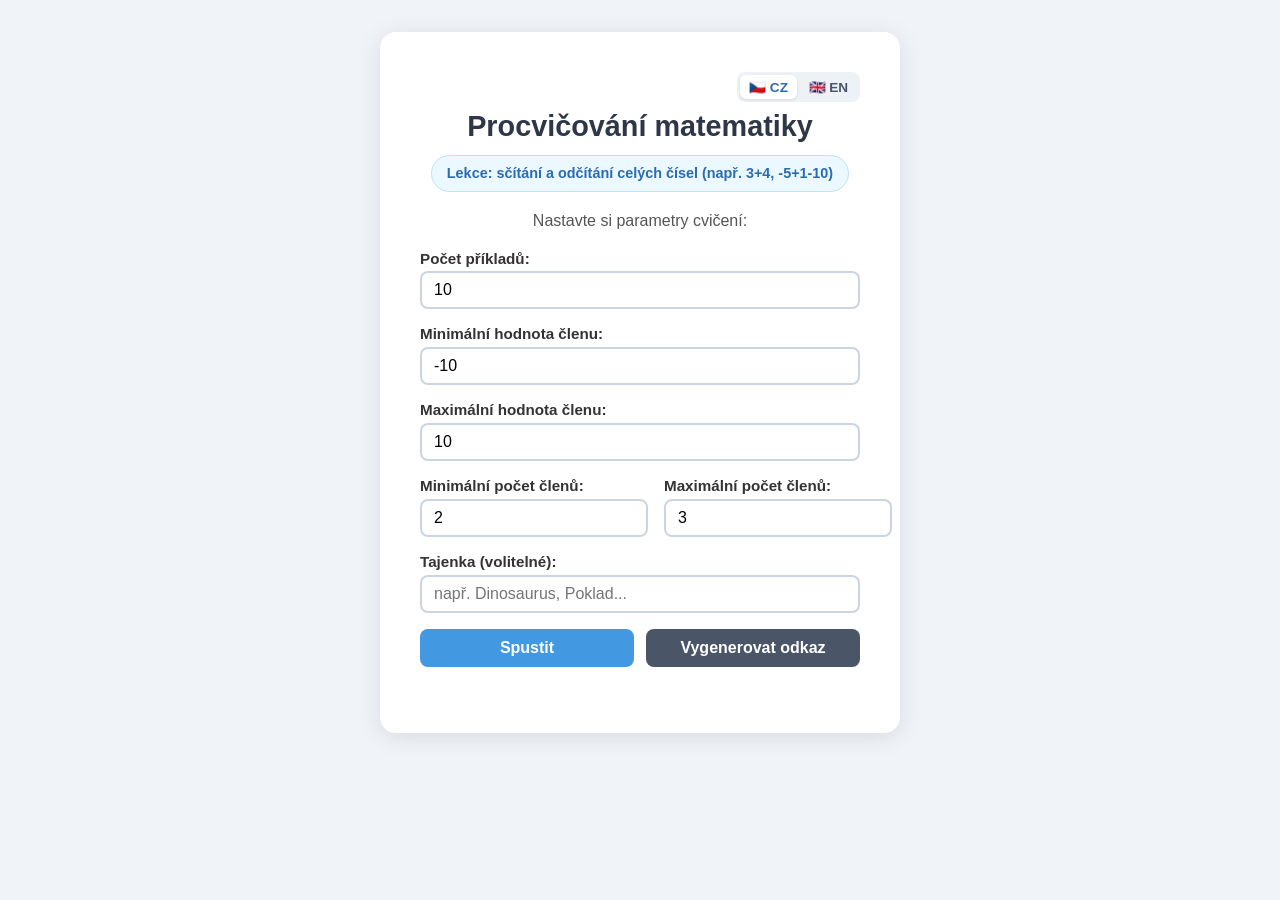
==== 1/index.html @ c01b98bb "feat: initialize math practice web application with i18n support" ====
<!DOCTYPE html>
<html lang="cs">
<head>
  <meta charset="UTF-8">
  <meta name="viewport" content="width=device-width, initial-scale=1.0">
  <title>Procvičování matematiky</title>
  <link rel="stylesheet" href="style.css">
</head>
<body>
  <div class="container">
    <div class="top-bar">
      <div class="lang-switcher">
        <button type="button" class="lang-btn active" data-lang="cs" title="Čeština">🇨🇿 CZ</button>
        <button type="button" class="lang-btn" data-lang="en" title="English">🇬🇧 EN</button>
      </div>
    </div>

    <h1 data-i18n="appTitle">Procvičování matematiky</h1>

    <!-- SETUP SCREEN -->
    <div id="setup-screen">
      <div class="lesson-info" data-i18n="lessonInfo">Lekce: sčítání a odčítání celých čísel (např. 3+4, -5+1-10)</div>
      <p data-i18n="setupPrompt">Nastavte si parametry cvičení:</p>
      <div class="form-group">
        <label for="total-count" data-i18n="totalCountLabel">Počet příkladů:</label>
        <input type="number" id="total-count" min="1" value="10">
      </div>
      <div class="form-group">
        <label for="min-val" data-i18n="minValLabel">Minimální hodnota členu:</label>
        <input type="number" id="min-val" value="-10">
      </div>
      <div class="form-group">
        <label for="max-val" data-i18n="maxValLabel">Maximální hodnota členu:</label>
        <input type="number" id="max-val" value="10">
      </div>
      <div class="form-row">
        <div class="form-group">
          <label for="min-terms" data-i18n="minTermsLabel">Minimální počet členů:</label>
          <input type="number" id="min-terms" min="2" value="2">
        </div>
        <div class="form-group">
          <label for="max-terms" data-i18n="maxTermsLabel">Maximální počet členů:</label>
          <input type="number" id="max-terms" min="2" value="3">
        </div>
      </div>
      <div class="form-group">
        <label for="secret-word" data-i18n="secretWordLabel">Tajenka (volitelné):</label>
        <input type="text" id="secret-word" data-i18n-placeholder="secretWordPlaceholder" placeholder="např. Dinosaurus, Poklad...">
      </div>
      <div class="setup-btn-row">
        <button type="button" id="start-btn" data-i18n="startBtn">Spustit</button>
        <button type="button" id="gen-link-btn" data-i18n="genLinkBtn">Vygenerovat odkaz</button>
      </div>
      <div id="link-container" class="link-container hidden">
        <p class="link-label" data-i18n="linkLabel">Sdílejte tento odkaz se studentem:</p>
        <div class="link-box">
          <input type="text" id="share-link-input" readonly>
          <button type="button" id="copy-link-btn" data-i18n="copyBtn">Kopírovat</button>
        </div>
      </div>
      <div id="setup-error" class="error"></div>
    </div>

    <!-- PRACTICE SCREEN -->
    <div id="practice-screen" class="hidden">
      <div class="progress">
        <span id="progress-text">0 / 10</span>
      </div>
      <div id="problem-display" class="problem"></div>
      <div class="hint-container">
        <button type="button" id="hint-btn" class="hint-btn" data-i18n="hintBtn">Nápověda</button>
      </div>
      <div id="hint-box" class="hint-box hidden">
        <div id="number-line-container"></div>
      </div>
      <div class="input-area">
        <input type="text" id="answer-input" data-i18n-placeholder="answerPlaceholder" placeholder="Tvůj výsledek" autofocus autocomplete="off" inputmode="numeric">
      </div>
      <div id="numpad">
        <button type="button" class="np" data-value="1">1</button>
        <button type="button" class="np" data-value="2">2</button>
        <button type="button" class="np" data-value="3">3</button>

        <button type="button" class="np" data-value="4">4</button>
        <button type="button" class="np" data-value="5">5</button>
        <button type="button" class="np" data-value="6">6</button>

        <button type="button" class="np" data-value="7">7</button>
        <button type="button" class="np" data-value="8">8</button>
        <button type="button" class="np" data-value="9">9</button>

        <button type="button" class="np" data-action="minus">−</button>
        <button type="button" class="np" data-value="0">0</button>
        <button type="button" class="np" data-action="back">←</button>

        <button type="button" class="np" data-action="clear">C</button>
        <button type="button" id="next-btn" class="np numpad-next" data-i18n="nextBtn">Další</button>
      </div>
      <div id="feedback" class="feedback"></div>
    </div>

    <!-- CONGRATULATIONS SCREEN -->
    <div id="congrats-screen" class="hidden">
      <h2 data-i18n="congratsTitle">🎉 Gratulujeme! 🎉</h2>
      <p data-i18n="congratsMsg">Úspěšně jsi dokončil všechny příklady!</p>
      <div id="secret-reveal" class="secret-reveal hidden">
        <p class="secret-heading" data-i18n="secretRevealHeading">Právě jsi odhalil tajenku:</p>
        <div id="secret-word-display" class="secret-word-display"></div>
      </div>
      <p class="congrats-instruction" data-i18n="congratsInstruction">Nyní můžeš stránku zavřít, nebo kliknout na tlačítko níže a začít znovu.</p>
      <button id="restart-btn" data-i18n="restartBtn">Začít znovu</button>
    </div>
  </div>

  <script src="i18n.js"></script>
  <script src="app.js"></script>
</body>
</html>
---- 1/style.css ----
*, *::before, *::after {
  box-sizing: border-box;
  margin: 0;
  padding: 0;
}

body {
  font-family: 'Segoe UI', Tahoma, Geneva, Verdana, sans-serif;
  background: #f0f4f8;
  color: #333;
  min-height: 100vh;
  display: flex;
  justify-content: center;
  align-items: flex-start;
  padding: 2rem 1rem;
}

.container {
  background: #fff;
  border-radius: 16px;
  box-shadow: 0 4px 24px rgba(0,0,0,0.1);
  padding: 2.5rem;
  max-width: 520px;
  width: 100%;
  text-align: center;
}

/* ---------- LANGUAGE SWITCHER ---------- */
.top-bar {
  display: flex;
  justify-content: flex-end;
  margin-bottom: 0.5rem;
}

.lang-switcher {
  display: inline-flex;
  gap: 3px;
  background: #edf2f7;
  padding: 3px;
  border-radius: 8px;
}

.lang-btn {
  background: transparent;
  border: none;
  border-radius: 6px;
  padding: 0.25rem 0.55rem;
  font-size: 0.85rem;
  font-weight: 600;
  cursor: pointer;
  color: #4a5568;
  display: flex;
  align-items: center;
  gap: 4px;
  transition: all 0.15s ease;
}

.lang-btn:hover {
  color: #1a202c;
}

.lang-btn.active {
  background: #fff;
  color: #2b6cb0;
  box-shadow: 0 1px 3px rgba(0,0,0,0.1);
}

h1 {
  font-size: 1.8rem;
  margin-bottom: 0.5rem;
  color: #2d3748;
}

h2 {
  font-size: 1.5rem;
  margin-bottom: 0.75rem;
  color: #2d3748;
}

p {
  margin-bottom: 1.25rem;
  color: #555;
}

.lesson-info {
  display: inline-block;
  background: #ebf8ff;
  color: #2b6cb0;
  border: 1px solid #bee3f8;
  font-size: 0.9rem;
  font-weight: 600;
  padding: 0.45rem 0.95rem;
  border-radius: 20px;
  margin-top: 0.25rem;
  margin-bottom: 1.25rem;
  line-height: 1.4;
}

/* ---------- SETUP ---------- */
.form-group {
  display: flex;
  flex-direction: column;
  align-items: stretch;
  margin-bottom: 1rem;
  text-align: left;
}

.form-row {
  display: flex;
  gap: 1rem;
}

.form-row .form-group {
  flex: 1;
}

label {
  font-weight: 600;
  margin-bottom: 0.3rem;
  font-size: 0.95rem;
}

input[type="number"],
input[type="text"] {
  padding: 0.5rem 0.75rem;
  border: 2px solid #cbd5e1;
  border-radius: 8px;
  font-size: 1rem;
  transition: border-color 0.2s;
}

input[type="number"]:focus,
input[type="text"]:focus {
  outline: none;
  border-color: #4299e1;
}

button {
  padding: 0.65rem 1.5rem;
  border: none;
  border-radius: 8px;
  font-size: 1rem;
  font-weight: 600;
  cursor: pointer;
  transition: background 0.2s, transform 0.1s;
}

button:active {
  transform: scale(0.97);
}

#start-btn, #restart-btn {
  background: #4299e1;
  color: #fff;
  width: 100%;
}

#start-btn:hover, #restart-btn:hover {
  background: #3182ce;
}

.setup-btn-row {
  display: flex;
  gap: 0.75rem;
  margin-top: 0.5rem;
}

.setup-btn-row button {
  flex: 1;
}

#gen-link-btn {
  background: #4a5568;
  color: #fff;
}

#gen-link-btn:hover {
  background: #2d3748;
}

.link-container {
  margin-top: 1rem;
  padding: 0.85rem;
  background: #f8fafc;
  border: 1px solid #cbd5e1;
  border-radius: 10px;
  text-align: left;
}

.link-label {
  font-size: 0.85rem;
  font-weight: 600;
  color: #4a5568;
  margin-bottom: 0.4rem;
}

.link-box {
  display: flex;
  gap: 0.5rem;
}

#share-link-input {
  flex: 1;
  padding: 0.45rem 0.65rem;
  font-size: 0.85rem;
  border: 1px solid #cbd5e1;
  border-radius: 6px;
  background: #fff;
  color: #334155;
  font-family: inherit;
}

#share-link-input:focus {
  outline: none;
  border-color: #4299e1;
}

#copy-link-btn {
  background: #4299e1;
  color: #fff;
  padding: 0.45rem 0.95rem;
  font-size: 0.85rem;
  border-radius: 6px;
  white-space: nowrap;
  transition: background 0.2s;
}

#copy-link-btn:hover {
  background: #3182ce;
}

#copy-link-btn.copied {
  background: #38a169;
}

.secret-reveal {
  background: #f0fdf4;
  border: 2px dashed #48bb78;
  border-radius: 12px;
  padding: 1.25rem 1rem;
  margin: 1.25rem 0;
}

.secret-heading {
  font-size: 1rem;
  font-weight: 600;
  color: #2f855a;
  margin-bottom: 0.25rem;
}

.secret-word-display {
  font-size: 1.8rem;
  font-weight: 800;
  color: #22543d;
  letter-spacing: 0.04em;
  word-break: break-all;
}

.congrats-instruction {
  font-size: 0.95rem;
  color: #718096;
  margin-top: 1rem;
  margin-bottom: 0.75rem;
  line-height: 1.4;
}

.error {
  color: #e53e3e;
  font-size: 0.9rem;
  margin-top: 0.5rem;
  min-height: 1.2em;
}

/* ---------- PRACTICE ---------- */
.hidden {
  display: none !important;
}

.progress {
  font-size: 1.1rem;
  font-weight: 600;
  color: #4a5568;
  margin-bottom: 1rem;
}

.problem {
  font-size: 2.2rem;
  font-weight: 700;
  padding: 1.25rem 0 0.5rem;
  color: #2d3748;
  letter-spacing: 0.02em;
  word-break: break-all;
}

/* ---------- HINT & NUMBER LINE ---------- */
.hint-container {
  margin-bottom: 1rem;
}

.hint-btn {
  background: #edf2f7;
  color: #4a5568;
  border: 1px solid #cbd5e1;
  border-radius: 6px;
  font-size: 0.85rem;
  font-weight: 600;
  padding: 0.35rem 0.95rem;
  cursor: pointer;
  transition: all 0.2s;
}

.hint-btn:hover:not(:disabled) {
  background: #e2e8f0;
  color: #1a202c;
  border-color: #94a3b8;
}

.hint-btn:disabled {
  opacity: 0.55;
  cursor: default;
}

.hint-box {
  background: #f8fafc;
  border: 1px solid #e2e8f0;
  border-radius: 12px;
  padding: 0.75rem 0.5rem 0.5rem;
  margin-bottom: 1.25rem;
  box-shadow: inset 0 1px 3px rgba(0,0,0,0.03);
}

#number-line-container svg {
  width: 100%;
  height: auto;
  display: block;
}

.input-area {
  display: flex;
  gap: 0.75rem;
  margin-bottom: 1rem;
}

.input-area input {
  flex: 1;
  padding: 0.6rem 0.75rem;
  border: 2px solid #cbd5e1;
  border-radius: 8px;
  font-size: 1.2rem;
  transition: border-color 0.2s;
}

.input-area input:focus {
  outline: none;
  border-color: #4299e1;
}

#next-btn {
  background: #48bb78;
  color: #fff;
  min-width: 90px;
}

#next-btn:hover {
  background: #38a169;
}

.feedback {
  font-size: 1.1rem;
  font-weight: 600;
  min-height: 1.6em;
}

.feedback.correct {
  color: #38a169;
}

.feedback.wrong {
  color: #e53e3e;
}

/* ---------- NUMPAD ---------- */
#numpad {
  display: grid;
  grid-template-columns: repeat(3, 1fr);
  gap: 8px;
  max-width: 280px;
  margin: 0.75rem auto 0;
}

#numpad .np {
  padding: 0.75rem 0;
  font-size: 1.25rem;
  font-weight: 700;
  border: 2px solid #cbd5e1;
  border-radius: 8px;
  background: #f7fafc;
  color: #2d3748;
  cursor: pointer;
  transition: background 0.15s, transform 0.1s;
  user-select: none;
  text-align: center;
}

#numpad .np:hover {
  background: #edf2f7;
}

#numpad .np:active {
  background: #e2e8f0;
  transform: scale(0.96);
}

#numpad .np[data-action="clear"] {
  background: #fed7d7;
  border-color: #fc8181;
  color: #c53030;
}

#numpad .np[data-action="clear"]:hover {
  background: #feb2b2;
}

#numpad .np[data-action="back"] {
  background: #fefcbf;
  border-color: #ecc94b;
  color: #975a16;
}

#numpad .np[data-action="back"]:hover {
  background: #fef9c3;
}

#numpad .numpad-next {
  grid-column: span 2;
  background: #48bb78;
  border-color: #38a169;
  color: #fff;
}

#numpad .numpad-next:hover {
  background: #38a169;
}
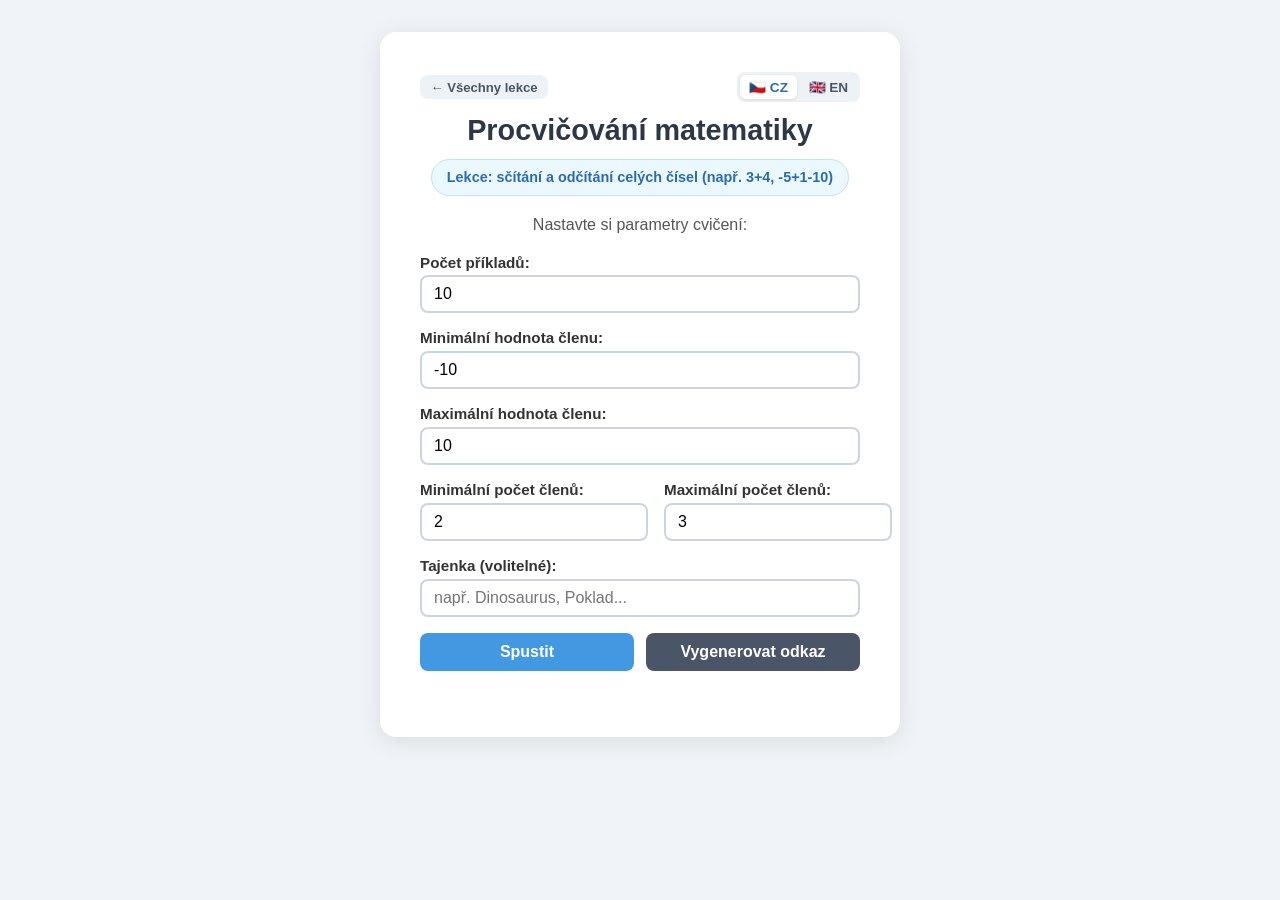
==== commit 5ee6c9ae: "feat: add lesson 2 for multiplication and shared UI components" ====
--- a/1/index.html
+++ b/1/index.html
@@ -4,14 +4,19 @@
   <meta charset="UTF-8">
   <meta name="viewport" content="width=device-width, initial-scale=1.0">
   <title>Procvičování matematiky</title>
-  <link rel="stylesheet" href="style.css">
+  <link rel="stylesheet" href="../shared/style.css">
 </head>
 <body>
   <div class="container">
     <div class="top-bar">
-      <div class="lang-switcher">
-        <button type="button" class="lang-btn active" data-lang="cs" title="Čeština">🇨🇿 CZ</button>
-        <button type="button" class="lang-btn" data-lang="en" title="English">🇬🇧 EN</button>
+      <div class="top-bar-left">
+        <a href="../" class="nav-home-link" data-i18n="allLessons">← Všechny lekce</a>
+      </div>
+      <div class="top-bar-right">
+        <div class="lang-switcher">
+          <button type="button" class="lang-btn active" data-lang="cs" title="Čeština">🇨🇿 CZ</button>
+          <button type="button" class="lang-btn" data-lang="en" title="English">🇬🇧 EN</button>
+        </div>
       </div>
     </div>
 
@@ -19,7 +24,7 @@
 
     <!-- SETUP SCREEN -->
     <div id="setup-screen">
-      <div class="lesson-info" data-i18n="lessonInfo">Lekce: sčítání a odčítání celých čísel (např. 3+4, -5+1-10)</div>
+      <div class="lesson-info" data-i18n="lesson1Info">Lekce: sčítání a odčítání celých čísel (např. 3+4, -5+1-10)</div>
       <p data-i18n="setupPrompt">Nastavte si parametry cvičení:</p>
       <div class="form-group">
         <label for="total-count" data-i18n="totalCountLabel">Počet příkladů:</label>
@@ -112,7 +117,7 @@
     </div>
   </div>
 
-  <script src="i18n.js"></script>
+  <script src="../shared/i18n.js"></script>
   <script src="app.js"></script>
 </body>
 </html>
--- a/shared/style.css
+++ b/shared/style.css
@@ -0,0 +1,590 @@
+*, *::before, *::after {
+  box-sizing: border-box;
+  margin: 0;
+  padding: 0;
+}
+
+body {
+  font-family: 'Segoe UI', Tahoma, Geneva, Verdana, sans-serif;
+  background: #f0f4f8;
+  color: #333;
+  min-height: 100vh;
+  display: flex;
+  justify-content: center;
+  align-items: flex-start;
+  padding: 2rem 1rem;
+}
+
+.container {
+  background: #fff;
+  border-radius: 16px;
+  box-shadow: 0 4px 24px rgba(0,0,0,0.1);
+  padding: 2.5rem;
+  max-width: 520px;
+  width: 100%;
+  text-align: center;
+}
+
+/* ---------- TOP NAVIGATION BAR ---------- */
+.top-bar {
+  display: flex;
+  justify-content: space-between;
+  align-items: center;
+  flex-wrap: wrap;
+  gap: 0.5rem;
+  margin-bottom: 0.75rem;
+}
+
+.top-bar-left {
+  display: flex;
+  align-items: center;
+}
+
+.top-bar-right {
+  display: flex;
+  align-items: center;
+  gap: 0.45rem;
+}
+
+.nav-home-link {
+  display: inline-flex;
+  align-items: center;
+  gap: 0.3rem;
+  font-size: 0.82rem;
+  font-weight: 600;
+  color: #4a5568;
+  text-decoration: none;
+  background: #edf2f7;
+  padding: 0.3rem 0.65rem;
+  border-radius: 8px;
+  transition: all 0.15s ease;
+}
+
+.nav-home-link:hover {
+  background: #e2e8f0;
+  color: #1a202c;
+}
+
+.github-link {
+  display: inline-flex;
+  align-items: center;
+  gap: 0.35rem;
+  font-size: 0.82rem;
+  font-weight: 600;
+  color: #4a5568;
+  text-decoration: none;
+  background: #edf2f7;
+  padding: 0.3rem 0.6rem;
+  border-radius: 8px;
+  transition: all 0.15s ease;
+}
+
+.github-link:hover {
+  background: #e2e8f0;
+  color: #1a202c;
+}
+
+.github-link svg {
+  width: 14px;
+  height: 14px;
+  fill: currentColor;
+}
+
+.lang-switcher {
+  display: inline-flex;
+  gap: 3px;
+  background: #edf2f7;
+  padding: 3px;
+  border-radius: 8px;
+}
+
+.lang-btn {
+  background: transparent;
+  border: none;
+  border-radius: 6px;
+  padding: 0.25rem 0.55rem;
+  font-size: 0.85rem;
+  font-weight: 600;
+  cursor: pointer;
+  color: #4a5568;
+  display: flex;
+  align-items: center;
+  gap: 4px;
+  transition: all 0.15s ease;
+}
+
+.lang-btn:hover {
+  color: #1a202c;
+}
+
+.lang-btn.active {
+  background: #fff;
+  color: #2b6cb0;
+  box-shadow: 0 1px 3px rgba(0,0,0,0.1);
+}
+
+h1 {
+  font-size: 1.8rem;
+  margin-bottom: 0.5rem;
+  color: #2d3748;
+}
+
+h2 {
+  font-size: 1.5rem;
+  margin-bottom: 0.75rem;
+  color: #2d3748;
+}
+
+p {
+  margin-bottom: 1.25rem;
+  color: #555;
+}
+
+.lesson-info {
+  display: inline-block;
+  background: #ebf8ff;
+  color: #2b6cb0;
+  border: 1px solid #bee3f8;
+  font-size: 0.9rem;
+  font-weight: 600;
+  padding: 0.45rem 0.95rem;
+  border-radius: 20px;
+  margin-top: 0.25rem;
+  margin-bottom: 1.25rem;
+  line-height: 1.4;
+}
+
+/* ---------- SETUP ---------- */
+.form-group {
+  display: flex;
+  flex-direction: column;
+  align-items: stretch;
+  margin-bottom: 1rem;
+  text-align: left;
+}
+
+.form-row {
+  display: flex;
+  gap: 1rem;
+}
+
+.form-row .form-group {
+  flex: 1;
+}
+
+label {
+  font-weight: 600;
+  margin-bottom: 0.3rem;
+  font-size: 0.95rem;
+}
+
+input[type="number"],
+input[type="text"] {
+  padding: 0.5rem 0.75rem;
+  border: 2px solid #cbd5e1;
+  border-radius: 8px;
+  font-size: 1rem;
+  transition: border-color 0.2s;
+}
+
+input[type="number"]:focus,
+input[type="text"]:focus {
+  outline: none;
+  border-color: #4299e1;
+}
+
+button {
+  padding: 0.65rem 1.5rem;
+  border: none;
+  border-radius: 8px;
+  font-size: 1rem;
+  font-weight: 600;
+  cursor: pointer;
+  transition: background 0.2s, transform 0.1s;
+}
+
+button:active {
+  transform: scale(0.97);
+}
+
+#start-btn, #restart-btn {
+  background: #4299e1;
+  color: #fff;
+  width: 100%;
+}
+
+#start-btn:hover, #restart-btn:hover {
+  background: #3182ce;
+}
+
+.setup-btn-row {
+  display: flex;
+  gap: 0.75rem;
+  margin-top: 0.5rem;
+}
+
+.setup-btn-row button {
+  flex: 1;
+}
+
+#gen-link-btn {
+  background: #4a5568;
+  color: #fff;
+}
+
+#gen-link-btn:hover {
+  background: #2d3748;
+}
+
+.link-container {
+  margin-top: 1rem;
+  padding: 0.85rem;
+  background: #f8fafc;
+  border: 1px solid #cbd5e1;
+  border-radius: 10px;
+  text-align: left;
+}
+
+.link-label {
+  font-size: 0.85rem;
+  font-weight: 600;
+  color: #4a5568;
+  margin-bottom: 0.4rem;
+}
+
+.link-box {
+  display: flex;
+  gap: 0.5rem;
+}
+
+#share-link-input {
+  flex: 1;
+  padding: 0.45rem 0.65rem;
+  font-size: 0.85rem;
+  border: 1px solid #cbd5e1;
+  border-radius: 6px;
+  background: #fff;
+  color: #334155;
+  font-family: inherit;
+}
+
+#share-link-input:focus {
+  outline: none;
+  border-color: #4299e1;
+}
+
+#copy-link-btn {
+  background: #4299e1;
+  color: #fff;
+  padding: 0.45rem 0.95rem;
+  font-size: 0.85rem;
+  border-radius: 6px;
+  white-space: nowrap;
+  transition: background 0.2s;
+}
+
+#copy-link-btn:hover {
+  background: #3182ce;
+}
+
+#copy-link-btn.copied {
+  background: #38a169;
+}
+
+.secret-reveal {
+  background: #f0fdf4;
+  border: 2px dashed #48bb78;
+  border-radius: 12px;
+  padding: 1.25rem 1rem;
+  margin: 1.25rem 0;
+}
+
+.secret-heading {
+  font-size: 1rem;
+  font-weight: 600;
+  color: #2f855a;
+  margin-bottom: 0.25rem;
+}
+
+.secret-word-display {
+  font-size: 1.8rem;
+  font-weight: 800;
+  color: #22543d;
+  letter-spacing: 0.04em;
+  word-break: break-all;
+}
+
+.congrats-instruction {
+  font-size: 0.95rem;
+  color: #718096;
+  margin-top: 1rem;
+  margin-bottom: 0.75rem;
+  line-height: 1.4;
+}
+
+.error {
+  color: #e53e3e;
+  font-size: 0.9rem;
+  margin-top: 0.5rem;
+  min-height: 1.2em;
+}
+
+/* ---------- PRACTICE ---------- */
+.hidden {
+  display: none !important;
+}
+
+.progress {
+  font-size: 1.1rem;
+  font-weight: 600;
+  color: #4a5568;
+  margin-bottom: 1rem;
+}
+
+.problem {
+  font-size: 2.2rem;
+  font-weight: 700;
+  padding: 1.25rem 0 0.5rem;
+  color: #2d3748;
+  letter-spacing: 0.02em;
+  word-break: break-all;
+}
+
+/* ---------- HINT & NUMBER LINE ---------- */
+.hint-container {
+  margin-bottom: 1rem;
+}
+
+.hint-btn {
+  background: #edf2f7;
+  color: #4a5568;
+  border: 1px solid #cbd5e1;
+  border-radius: 6px;
+  font-size: 0.85rem;
+  font-weight: 600;
+  padding: 0.35rem 0.95rem;
+  cursor: pointer;
+  transition: all 0.2s;
+}
+
+.hint-btn:hover:not(:disabled) {
+  background: #e2e8f0;
+  color: #1a202c;
+  border-color: #94a3b8;
+}
+
+.hint-btn:disabled {
+  opacity: 0.5;
+  cursor: not-allowed;
+}
+
+.hint-box {
+  background: #f8fafc;
+  border: 1px solid #e2e8f0;
+  border-radius: 12px;
+  padding: 0.75rem 0.5rem 0.5rem;
+  margin-bottom: 1.25rem;
+  box-shadow: inset 0 1px 3px rgba(0,0,0,0.03);
+}
+
+/* ---------- MULTIPLICATION HINT TABLES ---------- */
+.mult-tables-container {
+  display: flex;
+  flex-wrap: wrap;
+  justify-content: center;
+  align-items: flex-start;
+  gap: 1rem;
+  margin-top: 0.25rem;
+}
+
+.mult-table-card {
+  background: #ffffff;
+  border: 1px solid #cbd5e1;
+  border-radius: 10px;
+  overflow: hidden;
+  box-shadow: 0 2px 6px rgba(0,0,0,0.05);
+  min-width: 175px;
+  max-width: 220px;
+  flex: 1 1 175px;
+}
+
+.mult-table-header {
+  background: #3182ce;
+  color: #ffffff;
+  padding: 0.45rem 0.6rem;
+  font-size: 0.88rem;
+  font-weight: 700;
+  text-align: center;
+  letter-spacing: 0.01em;
+}
+
+.mult-table-body {
+  padding: 0.4rem 0.5rem;
+  display: flex;
+  flex-direction: column;
+  gap: 3px;
+}
+
+.mult-row {
+  display: flex;
+  justify-content: space-between;
+  align-items: center;
+  padding: 0.22rem 0.55rem;
+  font-size: 0.95rem;
+  border-radius: 6px;
+  transition: background 0.15s;
+}
+
+.mult-row-expr {
+  font-weight: 600;
+  color: #334155;
+  letter-spacing: 0.02em;
+}
+
+.mult-row-ans {
+  font-weight: 700;
+  min-width: 2rem;
+  text-align: right;
+  color: #94a3b8;
+}
+
+.mult-row.impacted {
+  background: #dcfce7;
+  color: #14532d;
+  font-weight: 700;
+  box-shadow: inset 3px 0 0 #16a34a;
+}
+
+.mult-row.impacted .mult-row-expr {
+  color: #15803d;
+  font-weight: 700;
+}
+
+.mult-row.impacted .mult-row-ans {
+  color: #16a34a;
+  font-weight: 800;
+}
+
+.mult-row-ans.revealed {
+  color: #1d4ed8;
+  font-weight: 800;
+  animation: multFadePop 0.25s ease-out;
+}
+
+@keyframes multFadePop {
+  0% { transform: scale(0.7); opacity: 0; }
+  100% { transform: scale(1); opacity: 1; }
+}
+
+#number-line-container svg {
+  width: 100%;
+  height: auto;
+  display: block;
+}
+
+.input-area {
+  display: flex;
+  gap: 0.75rem;
+  margin-bottom: 1rem;
+}
+
+.input-area input {
+  flex: 1;
+  padding: 0.6rem 0.75rem;
+  border: 2px solid #cbd5e1;
+  border-radius: 8px;
+  font-size: 1.2rem;
+  transition: border-color 0.2s;
+}
+
+.input-area input:focus {
+  outline: none;
+  border-color: #4299e1;
+}
+
+#next-btn {
+  background: #48bb78;
+  color: #fff;
+  min-width: 90px;
+}
+
+#next-btn:hover {
+  background: #38a169;
+}
+
+.feedback {
+  font-size: 1.1rem;
+  font-weight: 600;
+  min-height: 1.6em;
+}
+
+.feedback.correct {
+  color: #38a169;
+}
+
+.feedback.wrong {
+  color: #e53e3e;
+}
+
+/* ---------- NUMPAD ---------- */
+#numpad {
+  display: grid;
+  grid-template-columns: repeat(3, 1fr);
+  gap: 8px;
+  max-width: 280px;
+  margin: 0.75rem auto 0;
+}
+
+#numpad .np {
+  padding: 0.75rem 0;
+  font-size: 1.25rem;
+  font-weight: 700;
+  border: 2px solid #cbd5e1;
+  border-radius: 8px;
+  background: #f7fafc;
+  color: #2d3748;
+  cursor: pointer;
+  transition: background 0.15s, transform 0.1s;
+  user-select: none;
+  text-align: center;
+}
+
+#numpad .np:hover {
+  background: #edf2f7;
+}
+
+#numpad .np:active {
+  background: #e2e8f0;
+  transform: scale(0.96);
+}
+
+#numpad .np[data-action="clear"] {
+  background: #fed7d7;
+  border-color: #fc8181;
+  color: #c53030;
+}
+
+#numpad .np[data-action="clear"]:hover {
+  background: #feb2b2;
+}
+
+#numpad .np[data-action="back"] {
+  background: #fefcbf;
+  border-color: #ecc94b;
+  color: #975a16;
+}
+
+#numpad .np[data-action="back"]:hover {
+  background: #fef9c3;
+}
+
+#numpad .numpad-next {
+  grid-column: span 2;
+  background: #48bb78;
+  border-color: #38a169;
+  color: #fff;
+}
+
+#numpad .numpad-next:hover {
+  background: #38a169;
+}
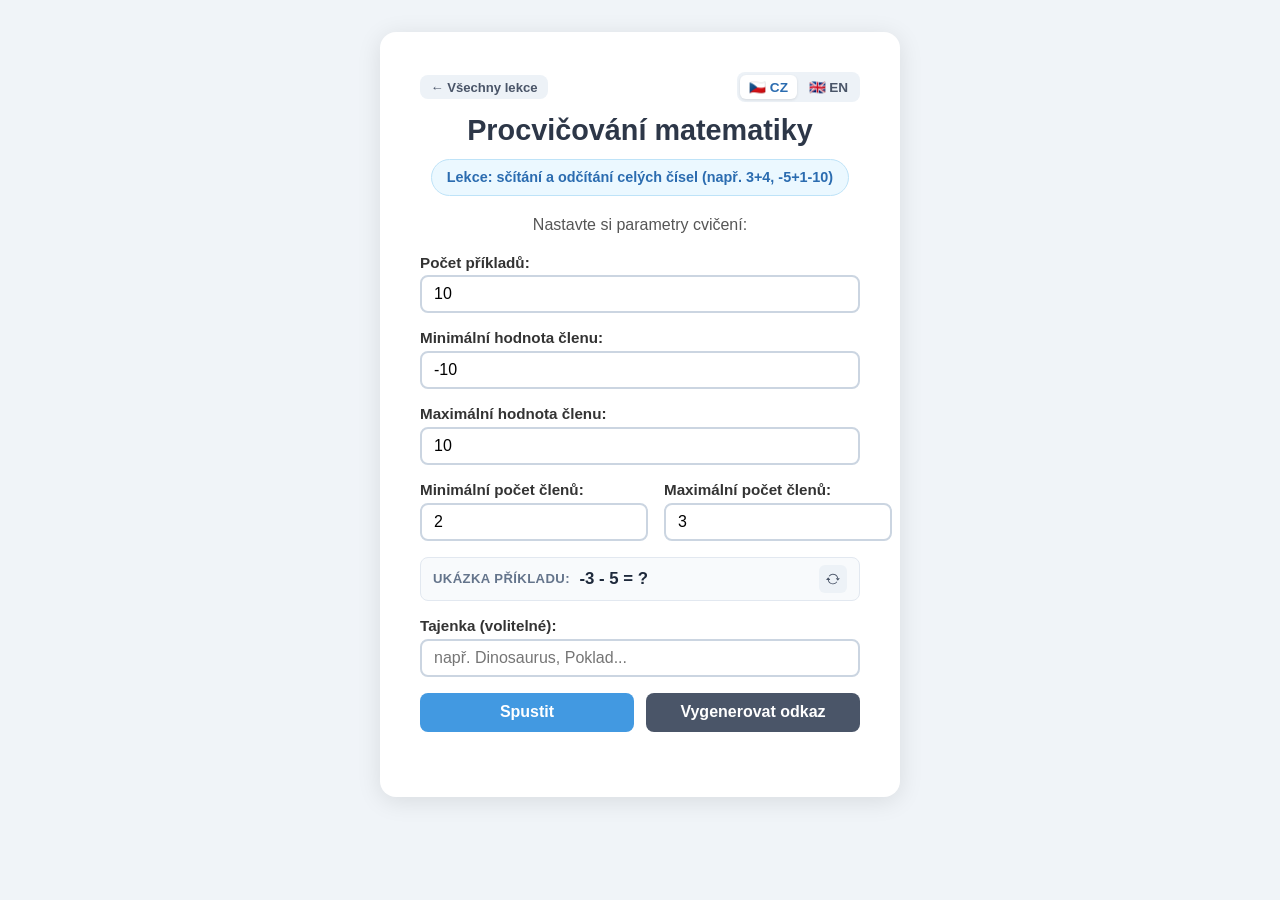
==== commit 903e7a9a: "Sample added to config screen" ====
--- a/1/index.html
+++ b/1/index.html
@@ -48,6 +48,15 @@
           <input type="number" id="max-terms" min="2" value="3">
         </div>
       </div>
+      <div class="sample-task-row">
+        <div class="sample-task-left">
+          <span class="sample-task-label" data-i18n="sampleTaskLabel">Ukázka příkladu:</span>
+          <span class="sample-task-expr" id="sample-task-expr">—</span>
+        </div>
+        <button type="button" class="sample-refresh-btn" id="sample-refresh-btn" data-i18n-title="refreshSampleTitle" title="Vygenerovat jinou ukázku">
+          <svg viewBox="0 0 16 16" aria-hidden="true"><path d="M11.534 7h3.932a.25.25 0 0 1 .192.41l-1.966 2.36a.25.25 0 0 1-.384 0l-1.966-2.36a.25.25 0 0 1 .192-.41zm-7.068 2H.534a.25.25 0 0 1-.192-.41l1.966-2.36a.25.25 0 0 1 .384 0l1.966 2.36a.25.25 0 0 1-.192.41z"/><path fill-rule="evenodd" d="M8 3c-1.552 0-2.94.707-3.857 1.818a.5.5 0 1 1-.771-.636A6.002 6.002 0 0 1 13.917 7H12.9A5.002 5.002 0 0 0 8 3zM3.1 9a5.002 5.002 0 0 0 4.9 4c1.552 0 2.94-.707 3.857-1.818a.5.5 0 1 1 .771.636A6.002 6.002 0 0 1 2.083 9H3.1z"/></svg>
+        </button>
+      </div>
       <div class="form-group">
         <label for="secret-word" data-i18n="secretWordLabel">Tajenka (volitelné):</label>
         <input type="text" id="secret-word" data-i18n-placeholder="secretWordPlaceholder" placeholder="např. Dinosaurus, Poklad...">
@@ -79,7 +88,7 @@
         <div id="number-line-container"></div>
       </div>
       <div class="input-area">
-        <input type="text" id="answer-input" data-i18n-placeholder="answerPlaceholder" placeholder="Tvůj výsledek" autofocus autocomplete="off" inputmode="numeric">
+        <input type="text" id="answer-input" data-i18n-placeholder="answerPlaceholder" placeholder="Tvůj výsledek" autocomplete="off" inputmode="numeric" virtualkeyboardpolicy="manual">
       </div>
       <div id="numpad">
         <button type="button" class="np" data-value="1">1</button>
@@ -118,6 +127,7 @@
   </div>
 
   <script src="../shared/i18n.js"></script>
+  <script src="../shared/common.js"></script>
   <script src="app.js"></script>
 </body>
 </html>
--- a/shared/style.css
+++ b/shared/style.css
@@ -170,6 +170,78 @@
 
 .form-row .form-group {
   flex: 1;
+}
+
+/* ---------- SAMPLE TASK PREVIEW ---------- */
+.sample-task-row {
+  display: flex;
+  align-items: center;
+  justify-content: space-between;
+  background: #f8fafc;
+  border: 1px solid #e2e8f0;
+  border-radius: 8px;
+  padding: 0.45rem 0.75rem;
+  margin-bottom: 1rem;
+  font-size: 0.95rem;
+  gap: 0.5rem;
+}
+
+.sample-task-left {
+  display: flex;
+  align-items: center;
+  gap: 0.6rem;
+  min-width: 0;
+  overflow: hidden;
+}
+
+.sample-task-label {
+  font-weight: 600;
+  color: #64748b;
+  font-size: 0.82rem;
+  text-transform: uppercase;
+  letter-spacing: 0.03em;
+  flex-shrink: 0;
+}
+
+.sample-task-expr {
+  font-weight: 700;
+  color: #1e293b;
+  font-size: 1.05rem;
+  white-space: nowrap;
+  overflow: hidden;
+  text-overflow: ellipsis;
+}
+
+.sample-refresh-btn {
+  background: #edf2f7;
+  color: #4a5568;
+  border: none;
+  border-radius: 6px;
+  width: 28px;
+  height: 28px;
+  padding: 0;
+  display: inline-flex;
+  align-items: center;
+  justify-content: center;
+  cursor: pointer;
+  flex-shrink: 0;
+  transition: all 0.15s ease;
+}
+
+.sample-refresh-btn:hover {
+  background: #e2e8f0;
+  color: #1a202c;
+}
+
+.sample-refresh-btn:active svg {
+  transform: rotate(180deg);
+}
+
+.sample-refresh-btn svg {
+  width: 14px;
+  height: 14px;
+  transition: transform 0.25s ease;
+  fill: currentColor;
 }
 
 label {
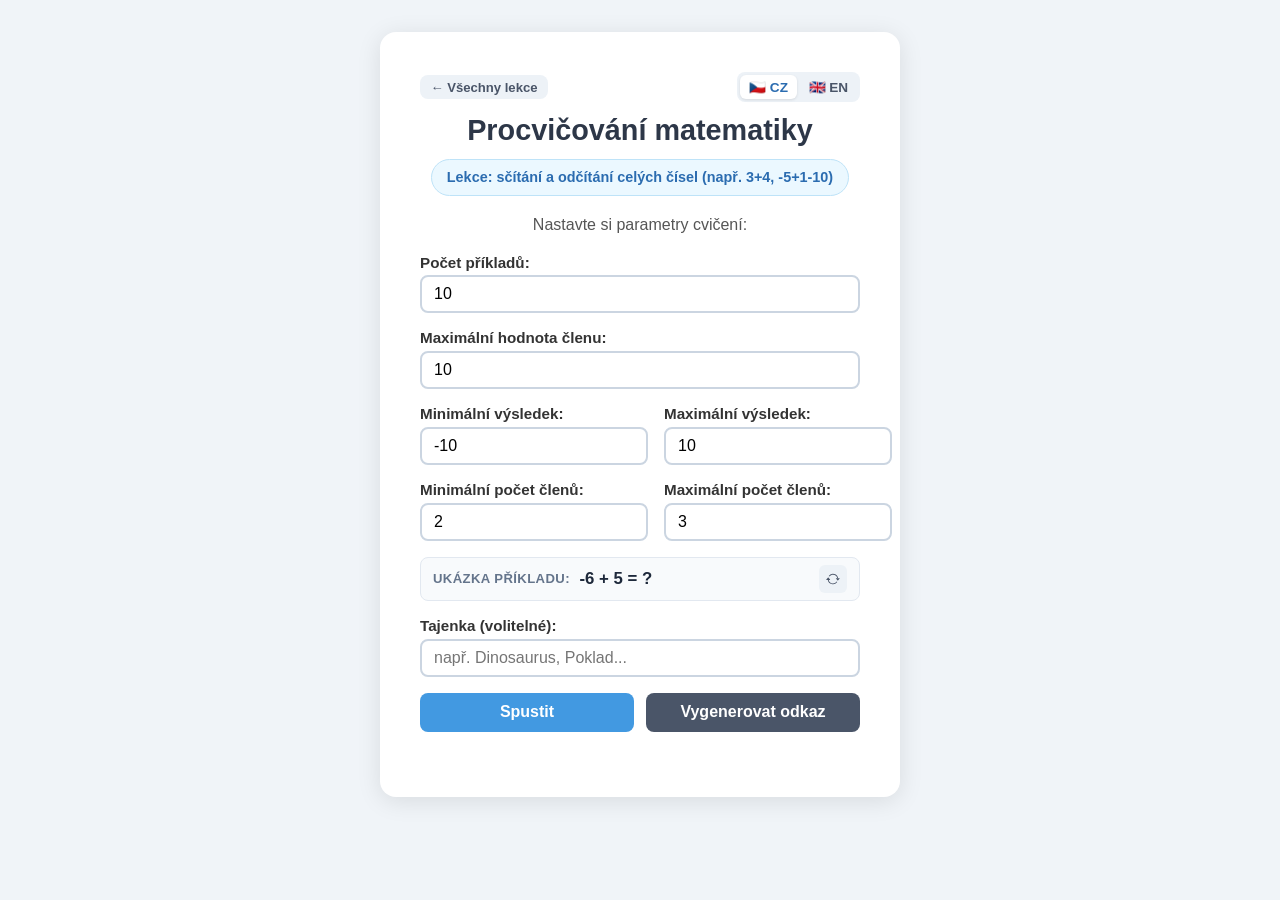
==== commit 02f657e3: "Fine tuning ranges lesson 1" ====
--- a/1/index.html
+++ b/1/index.html
@@ -31,12 +31,18 @@
         <input type="number" id="total-count" min="1" value="10">
       </div>
       <div class="form-group">
-        <label for="min-val" data-i18n="minValLabel">Minimální hodnota členu:</label>
-        <input type="number" id="min-val" value="-10">
+        <label for="max-val" data-i18n="maxValLabel">Maximální hodnota členu:</label>
+        <input type="number" id="max-val" min="1" value="10">
       </div>
-      <div class="form-group">
-        <label for="max-val" data-i18n="maxValLabel">Maximální hodnota členu:</label>
-        <input type="number" id="max-val" value="10">
+      <div class="form-row">
+        <div class="form-group">
+          <label for="min-res" data-i18n="minResLabel">Minimální výsledek:</label>
+          <input type="number" id="min-res" value="-10">
+        </div>
+        <div class="form-group">
+          <label for="max-res" data-i18n="maxResLabel">Maximální výsledek:</label>
+          <input type="number" id="max-res" value="10">
+        </div>
       </div>
       <div class="form-row">
         <div class="form-group">
